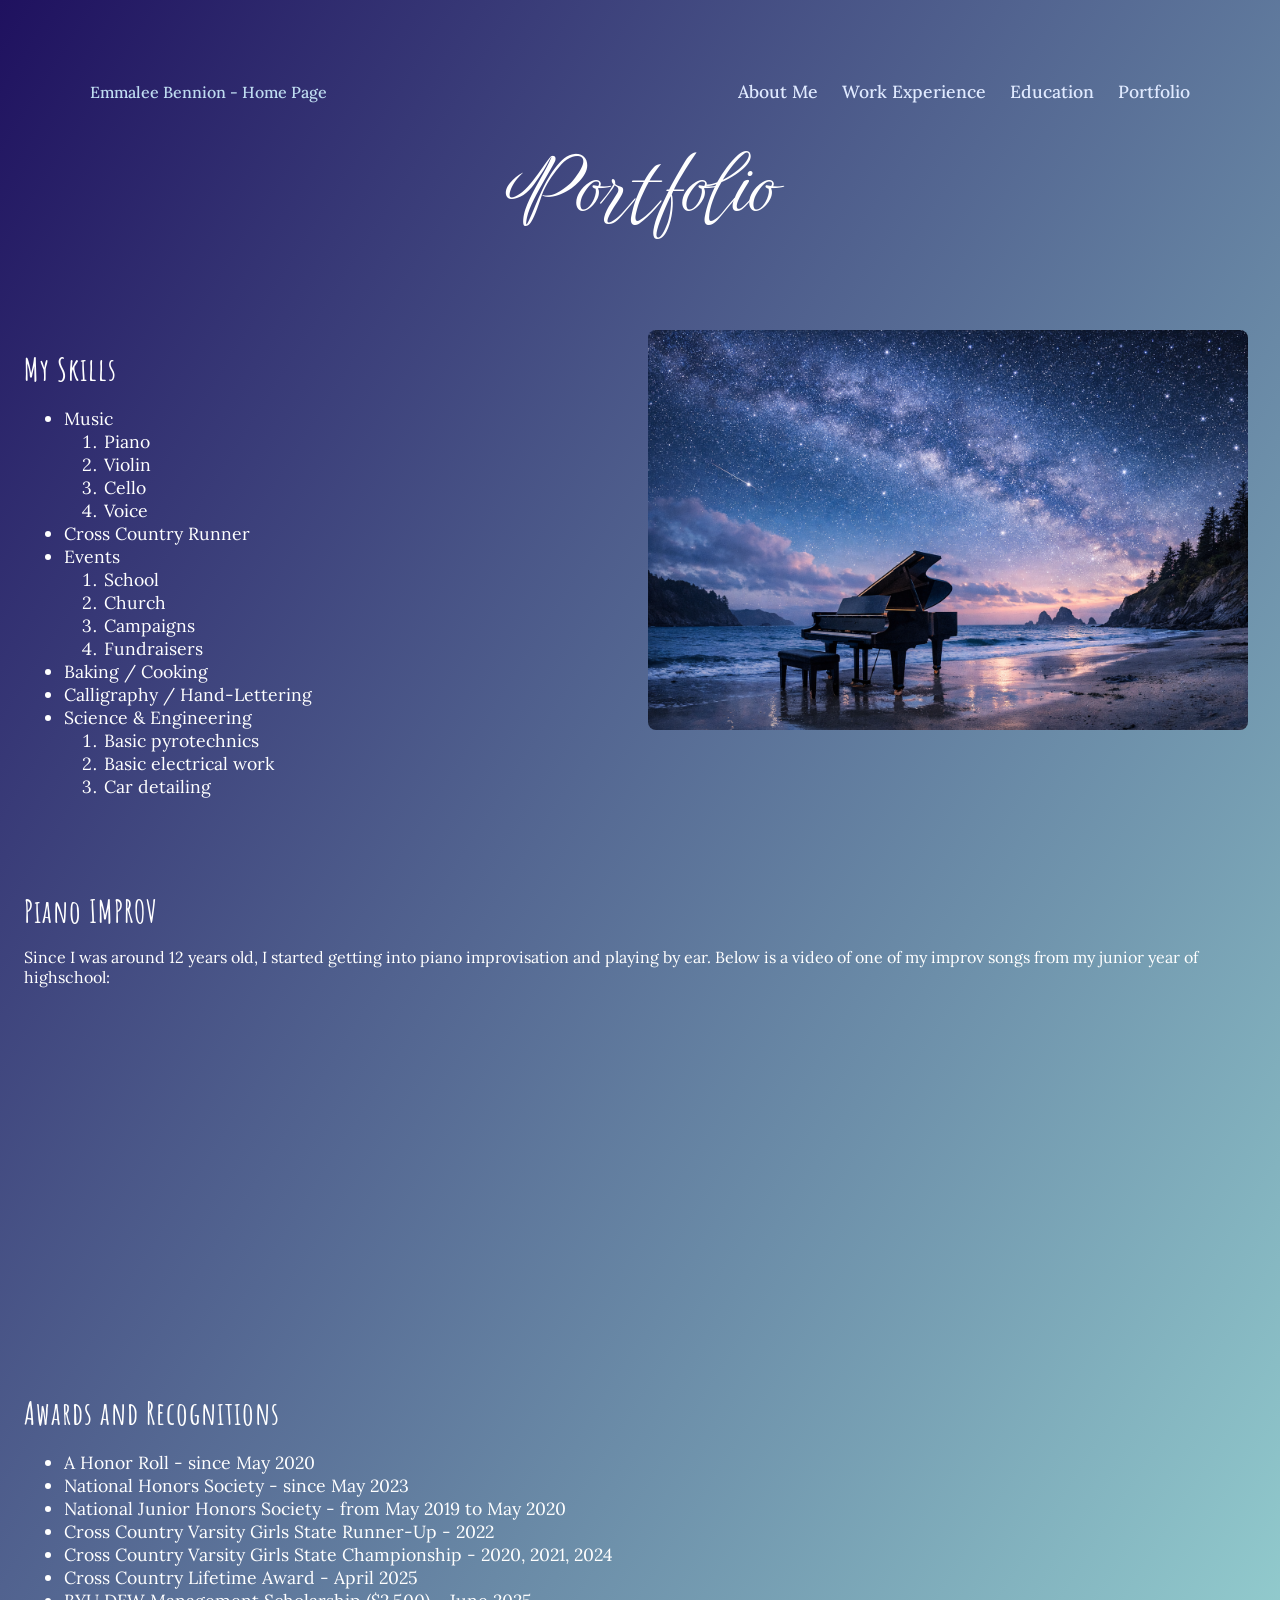
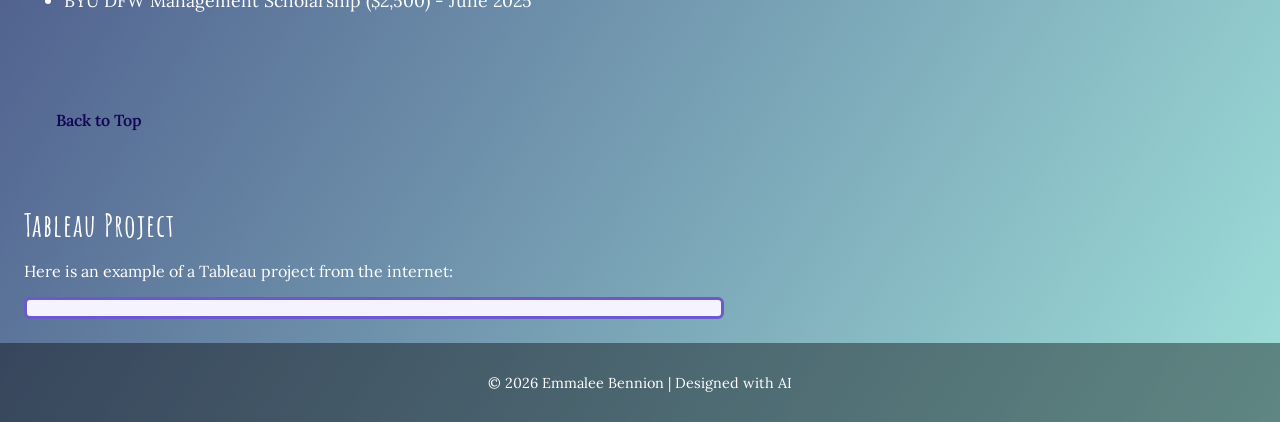
==== portfolio.html @ 4967e910 "Add files via upload" ====
<!DOCTYPE html>
<html lang="en">
<head>
  <meta charset="UTF-8">
  <meta name="viewport" content="width=device-width, initial-scale=1.0">
  <title>Portfolio</title>

  <!-- Google Fonts -->
  <!-- Google Fonts -->
<link href="https://fonts.googleapis.com/css2?family=Birthstone+Bounce&family=Amatic+SC:wght@400;700&family=Lora:wght@400;500;600&display=swap" rel="stylesheet" type="text/css">


  <!-- Favicon -->
  <link rel="icon" type="image/png" href="assets/img/iconEB2.png">

  <!-- Stylesheet -->
  <link rel="stylesheet" type="text/css" href="css/styles2.css">
</head>

<body>
    <a id="top"></a>

  <!-- NAVIGATION BAR -->
  <header>
    <nav class="inline-nav">
      <div class="nav-container">
        <a class="brand" href="index.html">Emmalee Bennion - Home Page</a>

        <ul class="nav-links">
          <li><a href="about.html">About Me</a></li>
          <li><a href="work.html">Work Experience</a></li>
          <li><a href="education.html">Education</a></li>
          <li><a href="portfolio.html">Portfolio</a></li>
        </ul>
      </div>
    </nav>

    <h1 class="h1">Portfolio</h1>
  </header>

  <!-- MAIN CONTENT -->
  <main>
    <img src="pictures/pianostars2.png" alt="Piano under stars" class="piano-img">

    <section>
      <h2 class="h2">My Skills</h2>
      <ul>
        <li>Music
          <ol>
            <li>Piano</li>
            <li>Violin</li>
            <li>Cello</li>
            <li>Voice</li>
          </ol>
        </li>

        <li>Cross Country Runner</li>

        <li>Events
          <ol>
            <li>School</li>
            <li>Church</li>
            <li>Campaigns</li>
            <li>Fundraisers</li>
          </ol>
        </li>

        <li>Baking / Cooking</li>
        <li>Calligraphy / Hand‑Lettering</li>

        <li>Science & Engineering
          <ol>
            <li>Basic pyrotechnics</li>
            <li>Basic electrical work</li>
            <li>Car detailing</li>
          </ol>
        </li>
      </ul>
    </section>

    <section id="about">
      <h2 class="h2">Piano IMPROV</h2>
      <p>Since I was around 12 years old, I started getting into piano improvisation and playing by ear. Below is a video of one of my improv songs from my junior year of highschool:</p>
    </section>

    <iframe 
     width="560" 
     height="315" 
     src="https://www.youtube.com/embed/g28jagg5sE4" 
     title="YouTube video player" 
     frameborder="0" 
     allow="accelerometer; autoplay; clipboard-write; encrypted-media; gyroscope; picture-in-picture" 
     allowfullscreen>
    </iframe>


    <section id="projects">
      <h2 class="h2">Awards and Recognitions</h2>
      <ul>
        <li>A Honor Roll - since May 2020</li>
        <li>National Honors Society - since May 2023</li>
        <li>National Junior Honors Society - from May 2019 to May 2020</li>
        <li>Cross Country Varsity Girls State Runner-Up - 2022</li>
        <li>Cross Country Varsity Girls State Championship - 2020, 2021, 2024</li>
        <li>Cross Country Lifetime Award - April 2025</li>
        <li>BYU DFW Management Scholarship ($2,500) - June 2025</li>
    </ul>
    </section>
    
    <section>
    <a href="#top" class="back-to-top">Back to Top</a>
    </section>

    <section id="contact">
      <h2 class="h2">Tableau Project</h2>
      <p>Here is an example of a Tableau project from the internet:</p>
      <div class="tableau-container">
        <div class='tableauPlaceholder' id='viz1776577064181' style='position: relative'>
             <noscript><a href='#'><img alt='Overview ' src='https:&#47;&#47;public.tableau.com&#47;static&#47;images&#47;Su&#47;SuperstorePerformanceDashboard_17701564064270&#47;Overview&#47;1_rss.png' style='border: none' /></a></noscript>
            <object class='tableauViz'  style='display:none;'>
             <param name='host_url' value='https%3A%2F%2Fpublic.tableau.com%2F' /> 
             <param name='embed_code_version' value='3' /> 
             <param name='site_root' value='' />
             <param name='name' value='SuperstorePerformanceDashboard_17701564064270&#47;Overview' />
             <param name='tabs' value='no' />
             <param name='toolbar' value='yes' />
             <param name='static_image' value='https:&#47;&#47;public.tableau.com&#47;static&#47;images&#47;Su&#47;SuperstorePerformanceDashboard_17701564064270&#47;Overview&#47;1.png' /> 
             <param name='animate_transition' value='yes' />
             <param name='display_static_image' value='yes' />
             <param name='display_spinner' value='yes' />
             <param name='display_overlay' value='yes' />
             <param name='display_count' value='yes' />
            <param name='language' value='en-US' /></object>
        </div>   
      </div>            
        <script type='text/javascript'>                    var divElement = document.getElementById('viz1776577064181');                    var vizElement = divElement.getElementsByTagName('object')[0];                    vizElement.style.width='1600px';vizElement.style.height='927px';                    var scriptElement = document.createElement('script');                    scriptElement.src = 'https://public.tableau.com/javascripts/api/viz_v1.js';                    vizElement.parentNode.insertBefore(scriptElement, vizElement);                </script>
    </section>
  </main>

  <!-- FOOTER -->
  <footer>
    <p>© 2026 Emmalee Bennion | Designed with AI</p>
  </footer>

</body>
</html>
---- css/styles2.css ----
/* ------------------------------ */
/* GLOBAL STYLES */
/* ------------------------------ */

body {
  margin: 0;
  padding-top: 80px; /* prevents content from hiding under navbar */
  font-family: "Lora", serif;
  background: linear-gradient(to bottom right, #1f115f, #9edfd9);
  color: #fff;
}

/* ------------------------------ */
/* NAVBAR */
/* ------------------------------ */

/* Inline navigation bar */
.inline-nav ul {
  list-style: none;
  padding: 0;
  margin: 0;
  display: flex;          /* makes items sit in a row */
  gap: 1.5rem;            /* spacing between items */
}

.inline-nav a {
  text-decoration: none;
  color: #bfdcf0;
  font-weight: 500;
}

.inline-nav a:hover {
  color: #7d51af;         /* soft purple hover to match your aesthetic */
}

.nav-container {
  width: 95%;
  max-width: 1100px;
  margin: auto;
  display: flex;
  justify-content: space-between;
  align-items: center;
}

.brand {
  font-family: "Lora", serif;
  font-size: 1rem;
  color: #e0eaff;
  text-decoration: none;
}

/* NAV LINKS */
.nav-links {
  list-style: none;
  display: flex;
  gap: 2rem;
  margin: 0;
  padding: 0;
}

.nav-links a {
  text-decoration: none;
  color: #e0eaff;
  font-weight: 500;
  transition: color 0.3s ease, transform 0.2s ease;
}

.nav-links a:hover {
  color: #8ecae6;
  transform: translateY(-2px);
}

/* ------------------------------ */
/* HEADERS */
/* ------------------------------ */

h1, .h1 {
  font-family: "Birthstone Bounce", cursive;
  font-weight: 400;
  font-size: 5rem;
  text-align: center;
  margin-top: 2rem;
}

h2, .h2 {
  font-family: "Amatic SC", sans-serif;
  font-weight: 700;
  letter-spacing: 1px;
  font-size: 2rem;
  text-align: left;
  margin-bottom: 1rem;
}

/* ------------------------------ */
/* SECTIONS */
/* ------------------------------ */

section {
  padding: 1.5rem 1.5rem;
  text-align: left;
}

ul, ol {
  text-align: left;
  max-width: 600px;
  font-size: 1.1rem;
}

.piano-img {
  float: right;              /* moves image to the right side */
  width: 600px;              /* controls size — adjust as needed */
  height: auto;              /* keeps proportions correct */
  margin: 2rem 2rem;     /* adds space around it */
  border-radius: 8px;        /* optional: soft corners */
}

iframe {
  display: block;
  margin: 0 auto;
  max-width: 100%;
  border-radius: 8px;
}

a {
  color: #6a5acd;          /* soft purple tone */
  text-decoration: none;
  font-weight: 600;
}

a:hover {
  color: #dcd6ff;          /* lighter hover color */
}

.tableauPlaceholder {
  border: 3px solid #6a5acd;
  border-radius: 6px;
  padding: 8px;
  background: #f5f3ff;
}

.tableau-container {
  max-width: 700px;   /* shrink width */     /* center it */
}

.tableau-container object {
  height: 400px !important;  /* shrink height */
}


.back-to-top {
  display: inline-block;
  margin-top: 2rem;
  margin-left: 2rem;
  color: #120756;          /* soft purple */
  font-weight: 600;
  text-decoration: none;
  transition: color 0.3s ease;
}

.back-to-top:hover {
  color: #dcd6ff;          /* lighter lavender */
}


/* ------------------------------ */
/* FOOTER */
/* ------------------------------ */

footer {
  text-align: center;
  padding: 1rem;
  background-color: rgba(0, 0, 0, 0.4);
  font-size: 0.9rem;
}
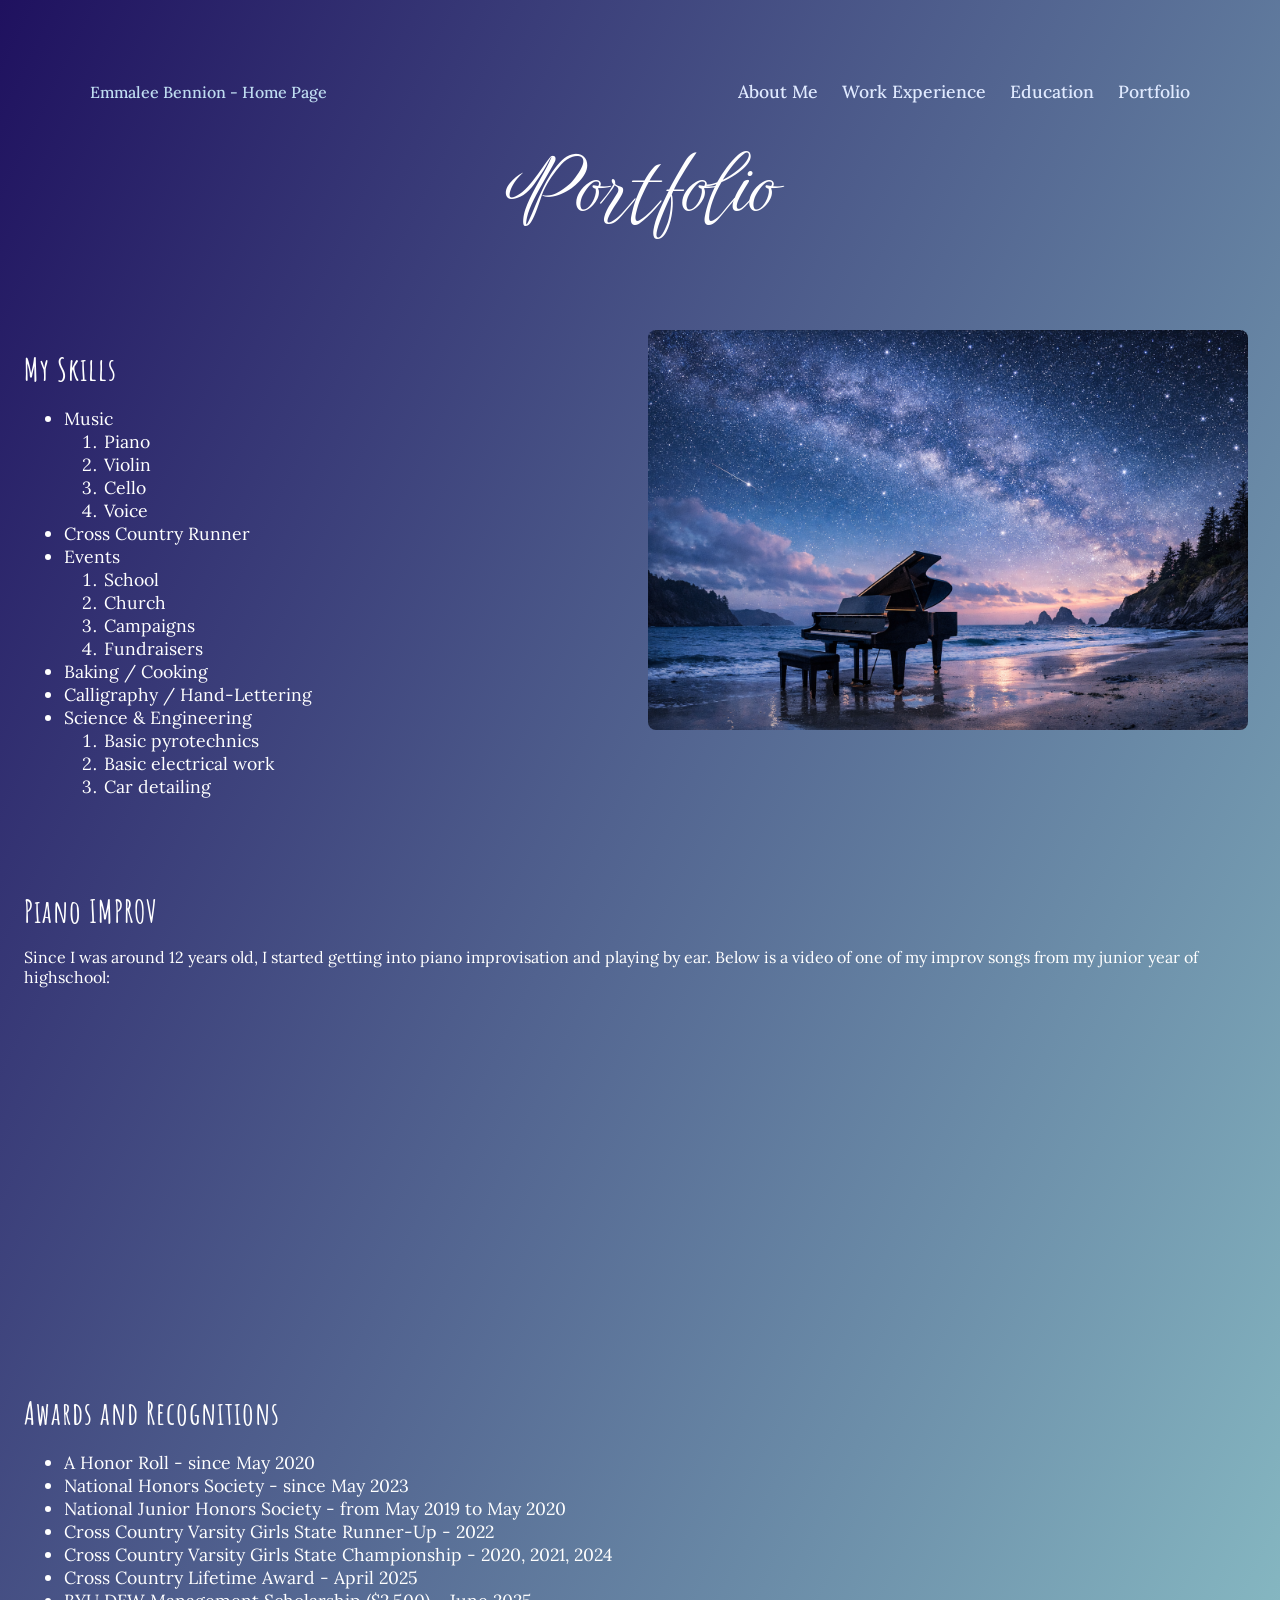
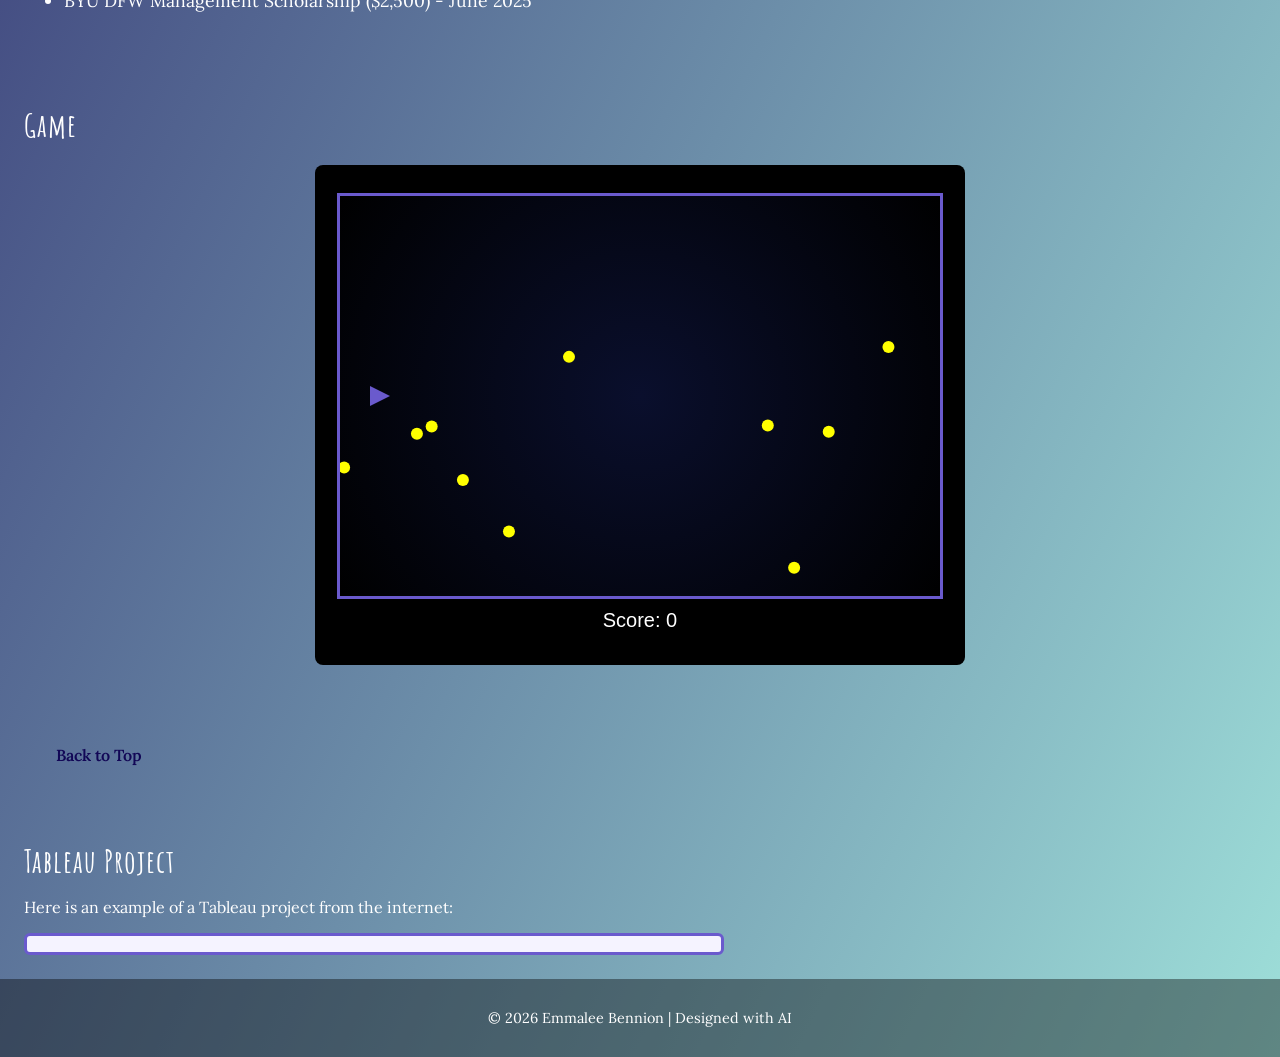
==== commit 13370f37: "Add files via upload" ====
--- a/portfolio.html
+++ b/portfolio.html
@@ -106,6 +106,16 @@
         <li>BYU DFW Management Scholarship ($2,500) - June 2025</li>
     </ul>
     </section>
+
+    <section>
+        <h2 class="h2">Game</h2>
+        <iframe 
+            src="game.html" 
+            width="650" 
+            height="500" 
+            style="border: none; margin-top: 20px;">
+        </iframe>
+    </section>
     
     <section>
     <a href="#top" class="back-to-top">Back to Top</a>
